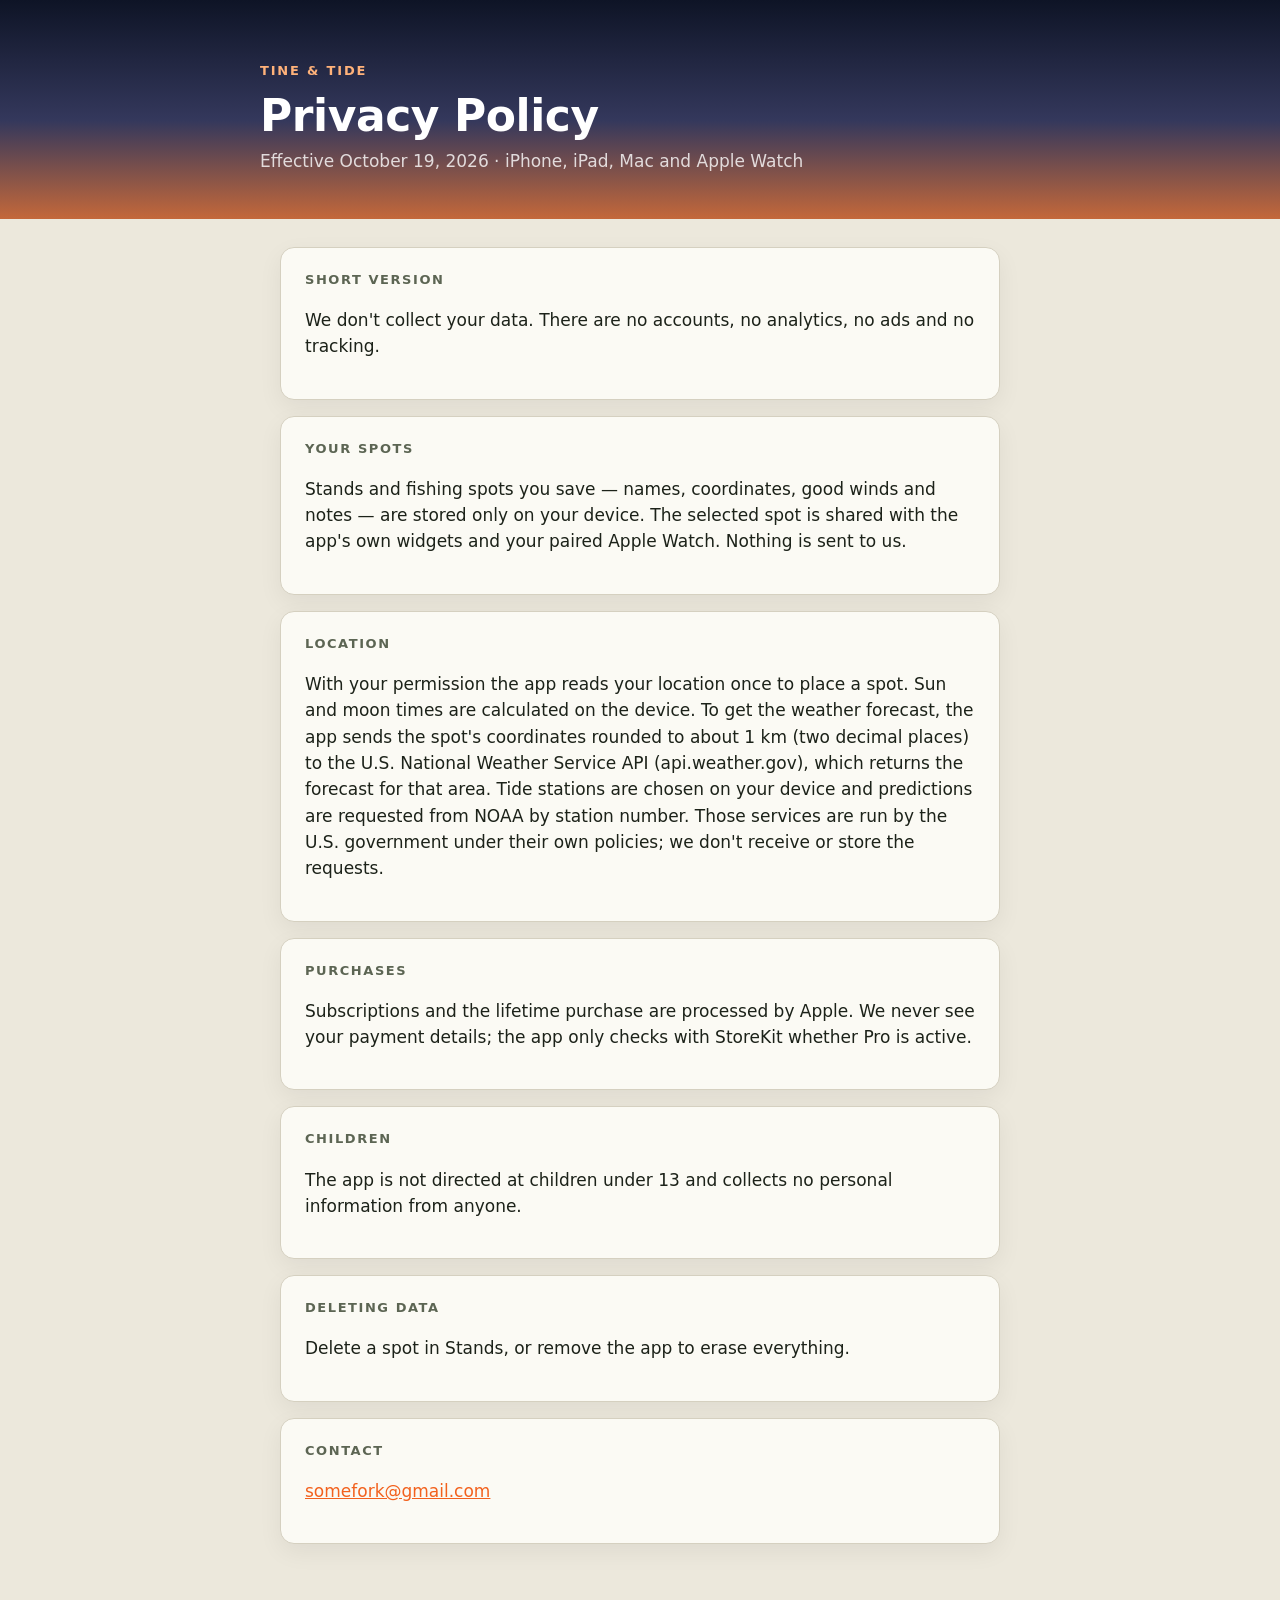
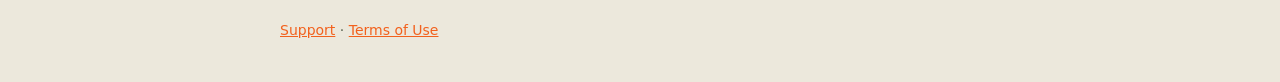
==== privacy.html @ 7b012de2 "Support, privacy and terms pages Co-Authored-By: Claude Opus 5.5 <noreply@anthropic.com>" ====
<!DOCTYPE html>
<html lang="en"><head><meta charset="utf-8"><meta name="viewport" content="width=device-width, initial-scale=1">
<title>Tine &amp; Tide — Privacy Policy</title><link rel="stylesheet" href="style.css"></head><body>
<header><div class="in"><small>Tine &amp; Tide</small><h1>Privacy Policy</h1><p>Effective October 19, 2026 · iPhone, iPad, Mac and Apple Watch</p></div></header>
<main>
<section><h2>Short version</h2><p>We don't collect your data. There are no accounts, no analytics, no ads and no tracking.</p></section>
<section><h2>Your spots</h2><p>Stands and fishing spots you save — names, coordinates, good winds and notes — are stored only on your device. The selected spot is shared with the app's own widgets and your paired Apple Watch. Nothing is sent to us.</p></section>
<section><h2>Location</h2><p>With your permission the app reads your location once to place a spot. Sun and moon times are calculated on the device. To get the weather forecast, the app sends the spot's coordinates rounded to about 1 km (two decimal places) to the U.S. National Weather Service API (api.weather.gov), which returns the forecast for that area. Tide stations are chosen on your device and predictions are requested from NOAA by station number. Those services are run by the U.S. government under their own policies; we don't receive or store the requests.</p></section>
<section><h2>Purchases</h2><p>Subscriptions and the lifetime purchase are processed by Apple. We never see your payment details; the app only checks with StoreKit whether Pro is active.</p></section>
<section><h2>Children</h2><p>The app is not directed at children under 13 and collects no personal information from anyone.</p></section>
<section><h2>Deleting data</h2><p>Delete a spot in Stands, or remove the app to erase everything.</p></section>
<section><h2>Contact</h2><p><a href="mailto:somefork@gmail.com">somefork@gmail.com</a></p></section>
</main><footer><a href="index.html">Support</a> · <a href="terms.html">Terms of Use</a></footer></body></html>
---- style.css ----
:root{--bg:#ECE8DC;--card:#FBFAF4;--ink:#1C2219;--dim:#5C6553;--line:#D5D0C0;--blaze:#F2611D}
@media(prefers-color-scheme:dark){:root{--bg:#0F130E;--card:#192017;--ink:#E9E7DC;--dim:#9AA390;--line:#2B3428}}
*{box-sizing:border-box}body{margin:0;background:var(--bg);color:var(--ink);font:17px/1.55 -apple-system,BlinkMacSystemFont,"SF Pro Text",system-ui,sans-serif}
header{background:linear-gradient(#0E1426,#34385C 55%,#C4683A);color:#fff;padding:56px 20px 44px}
header .in,main{max-width:760px;margin:0 auto}
header small{color:#FFB27A;font-weight:800;letter-spacing:.14em;text-transform:uppercase;font-size:13px}
h1{font:900 44px/1.05 -apple-system,system-ui;font-stretch:condensed;margin:.25em 0 .2em;letter-spacing:-.01em}
header p{color:rgba(255,255,255,.8);margin:0}
main{padding:28px 20px 60px}
section{background:var(--card);border:1px solid var(--line);border-radius:14px;padding:22px 24px;margin:0 0 16px;box-shadow:0 8px 24px rgba(0,0,0,.06)}
h2{font-size:13px;letter-spacing:.12em;text-transform:uppercase;color:var(--dim);margin:0 0 10px}
h3{margin:18px 0 4px;font-size:17px}
a{color:var(--blaze)}footer{color:var(--dim);font-size:14px;max-width:760px;margin:0 auto;padding:0 20px 40px}
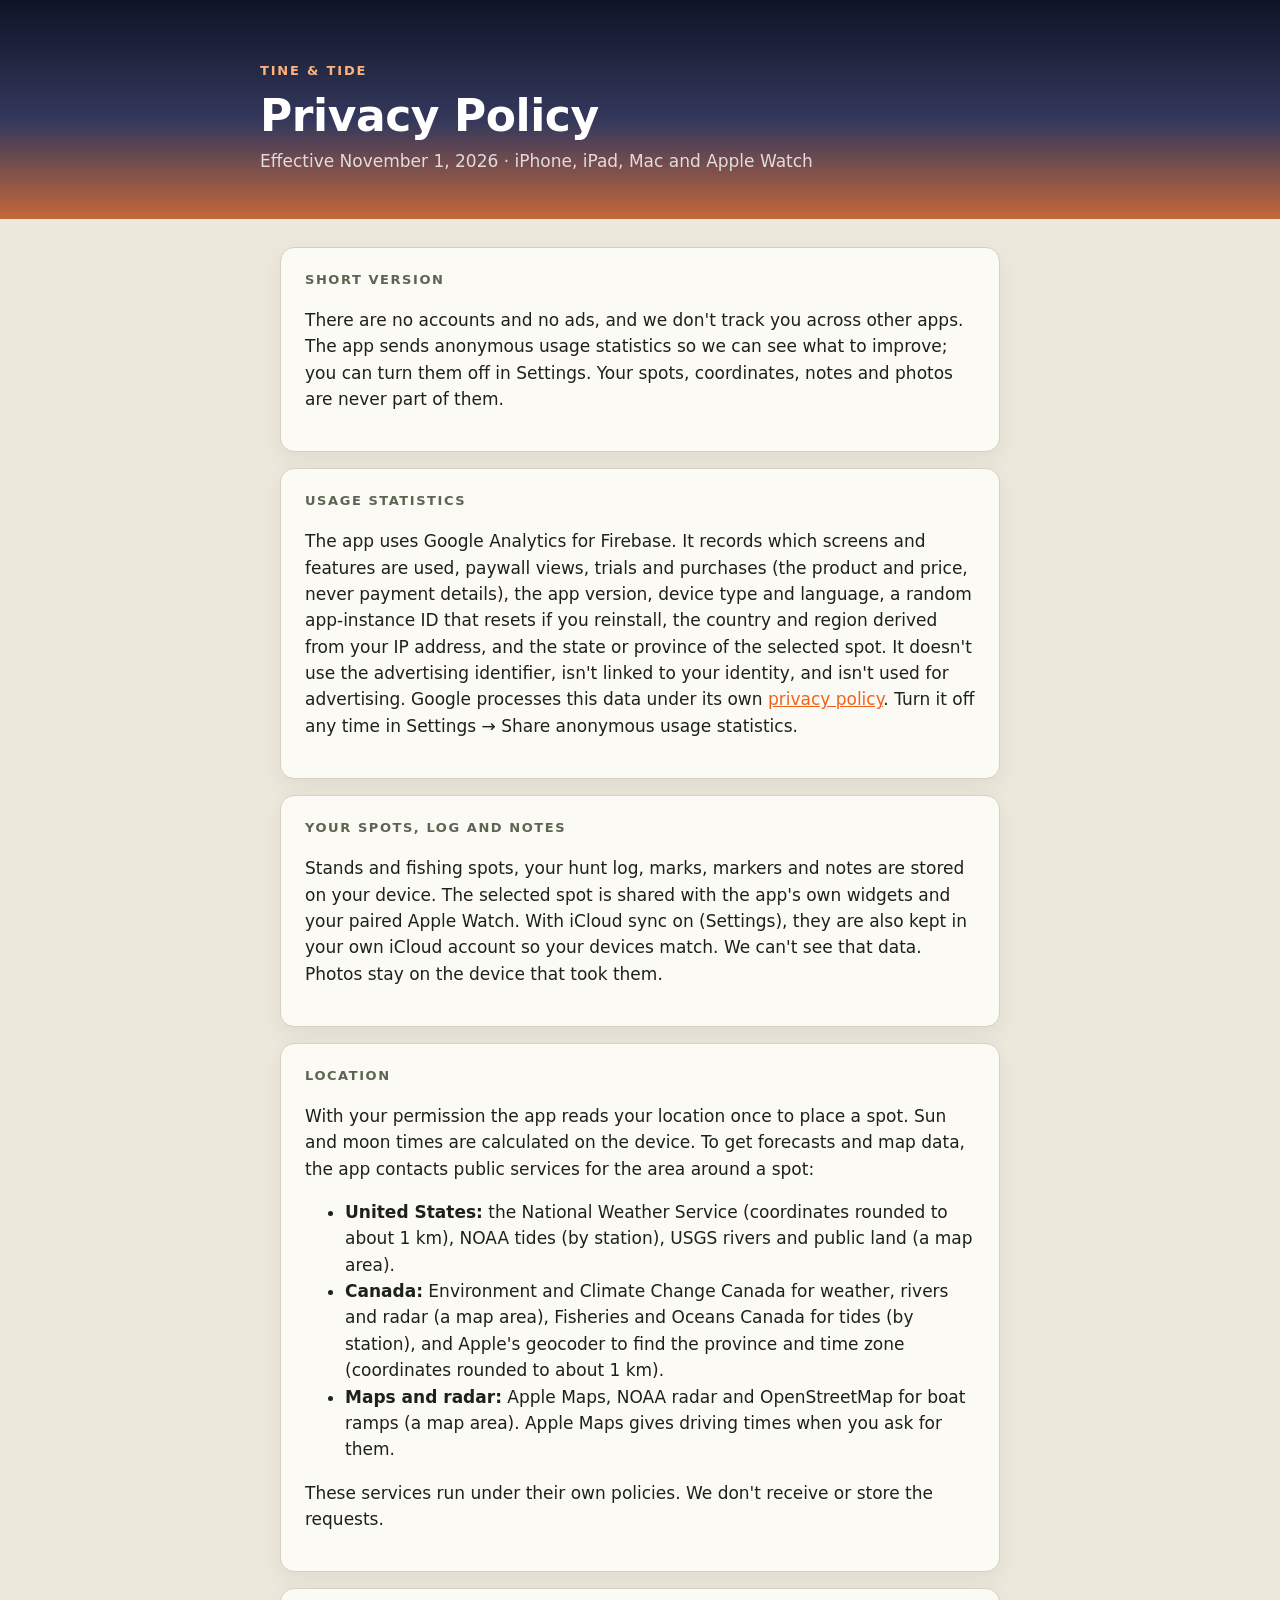
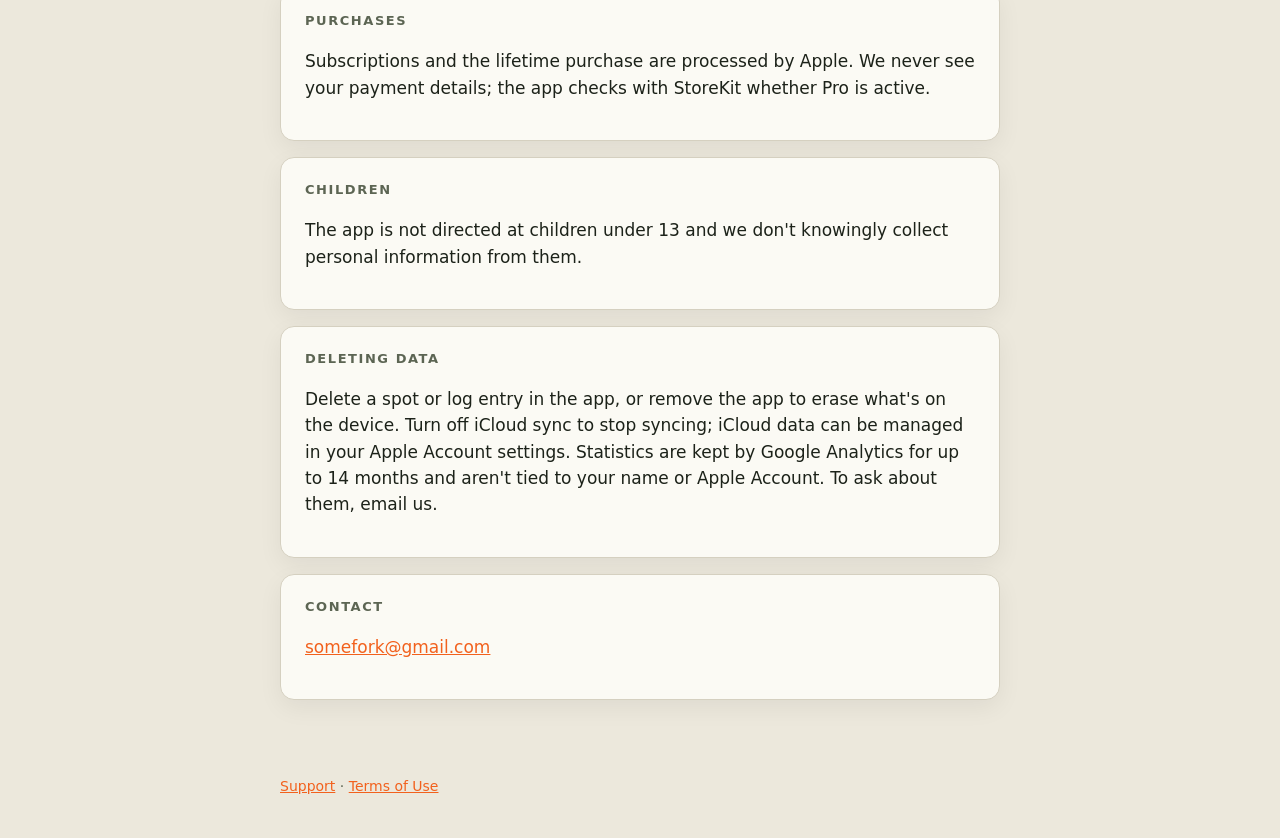
==== commit ea36484c: "Privacy policy: usage statistics, iCloud sync, Canadian data sources Co-Authored-By: Claude Opus 5.5" ====
--- a/privacy.html
+++ b/privacy.html
@@ -1,13 +1,18 @@
 <!DOCTYPE html>
 <html lang="en"><head><meta charset="utf-8"><meta name="viewport" content="width=device-width, initial-scale=1">
 <title>Tine &amp; Tide — Privacy Policy</title><link rel="stylesheet" href="style.css"></head><body>
-<header><div class="in"><small>Tine &amp; Tide</small><h1>Privacy Policy</h1><p>Effective October 19, 2026 · iPhone, iPad, Mac and Apple Watch</p></div></header>
+<header><div class="in"><small>Tine &amp; Tide</small><h1>Privacy Policy</h1><p>Effective November 1, 2026 · iPhone, iPad, Mac and Apple Watch</p></div></header>
 <main>
-<section><h2>Short version</h2><p>We don't collect your data. There are no accounts, no analytics, no ads and no tracking.</p></section>
-<section><h2>Your spots</h2><p>Stands and fishing spots you save — names, coordinates, good winds and notes — are stored only on your device. The selected spot is shared with the app's own widgets and your paired Apple Watch. Nothing is sent to us.</p></section>
-<section><h2>Location</h2><p>With your permission the app reads your location once to place a spot. Sun and moon times are calculated on the device. To get the weather forecast, the app sends the spot's coordinates rounded to about 1 km (two decimal places) to the U.S. National Weather Service API (api.weather.gov), which returns the forecast for that area. Tide stations are chosen on your device and predictions are requested from NOAA by station number. Those services are run by the U.S. government under their own policies; we don't receive or store the requests.</p></section>
-<section><h2>Purchases</h2><p>Subscriptions and the lifetime purchase are processed by Apple. We never see your payment details; the app only checks with StoreKit whether Pro is active.</p></section>
-<section><h2>Children</h2><p>The app is not directed at children under 13 and collects no personal information from anyone.</p></section>
-<section><h2>Deleting data</h2><p>Delete a spot in Stands, or remove the app to erase everything.</p></section>
+<section><h2>Short version</h2><p>There are no accounts and no ads, and we don't track you across other apps. The app sends anonymous usage statistics so we can see what to improve; you can turn them off in Settings. Your spots, coordinates, notes and photos are never part of them.</p></section>
+<section><h2>Usage statistics</h2><p>The app uses Google Analytics for Firebase. It records which screens and features are used, paywall views, trials and purchases (the product and price, never payment details), the app version, device type and language, a random app-instance ID that resets if you reinstall, the country and region derived from your IP address, and the state or province of the selected spot. It doesn't use the advertising identifier, isn't linked to your identity, and isn't used for advertising. Google processes this data under its own <a href="https://policies.google.com/privacy">privacy policy</a>. Turn it off any time in Settings → Share anonymous usage statistics.</p></section>
+<section><h2>Your spots, log and notes</h2><p>Stands and fishing spots, your hunt log, marks, markers and notes are stored on your device. The selected spot is shared with the app's own widgets and your paired Apple Watch. With iCloud sync on (Settings), they are also kept in your own iCloud account so your devices match. We can't see that data. Photos stay on the device that took them.</p></section>
+<section><h2>Location</h2><p>With your permission the app reads your location once to place a spot. Sun and moon times are calculated on the device. To get forecasts and map data, the app contacts public services for the area around a spot:</p><ul>
+<li><b>United States:</b> the National Weather Service (coordinates rounded to about 1 km), NOAA tides (by station), USGS rivers and public land (a map area).</li>
+<li><b>Canada:</b> Environment and Climate Change Canada for weather, rivers and radar (a map area), Fisheries and Oceans Canada for tides (by station), and Apple's geocoder to find the province and time zone (coordinates rounded to about 1 km).</li>
+<li><b>Maps and radar:</b> Apple Maps, NOAA radar and OpenStreetMap for boat ramps (a map area). Apple Maps gives driving times when you ask for them.</li>
+</ul><p>These services run under their own policies. We don't receive or store the requests.</p></section>
+<section><h2>Purchases</h2><p>Subscriptions and the lifetime purchase are processed by Apple. We never see your payment details; the app checks with StoreKit whether Pro is active.</p></section>
+<section><h2>Children</h2><p>The app is not directed at children under 13 and we don't knowingly collect personal information from them.</p></section>
+<section><h2>Deleting data</h2><p>Delete a spot or log entry in the app, or remove the app to erase what's on the device. Turn off iCloud sync to stop syncing; iCloud data can be managed in your Apple Account settings. Statistics are kept by Google Analytics for up to 14 months and aren't tied to your name or Apple Account. To ask about them, email us.</p></section>
 <section><h2>Contact</h2><p><a href="mailto:somefork@gmail.com">somefork@gmail.com</a></p></section>
 </main><footer><a href="index.html">Support</a> · <a href="terms.html">Terms of Use</a></footer></body></html>
